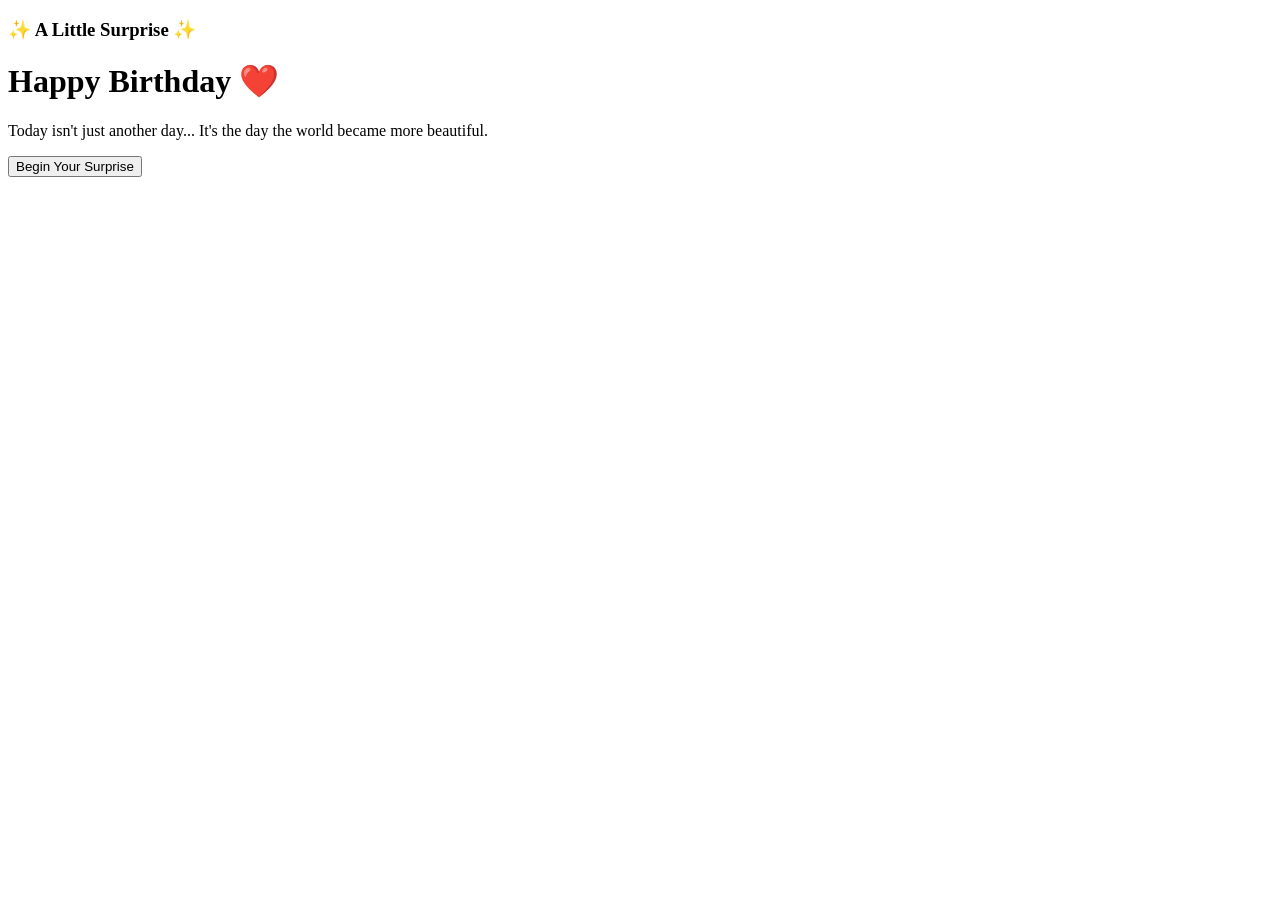
==== index.html @ 959a23bb "Add files via upload" ====
<!DOCTYPE html>
<html lang="en">

<head>

    <meta charset="UTF-8">

    <meta name="viewport"
          content="width=device-width, initial-scale=1.0">

    <title>Happy Birthday ❤️</title>

    <link rel="stylesheet" href="CS/style.css">

</head>

<body>

<div class="stars"></div>

<div class="container">
    <h3>✨ A Little Surprise ✨</h3>

    <h1>Happy Birthday ❤️</h1>

    <p>

        Today isn't just another day...

        It's the day the world became more beautiful.

    </p>

    <button id="startBtn">

        Begin Your Surprise

    </button>

</div>
<script src="JS/main.js"></script>

</body>

</html>
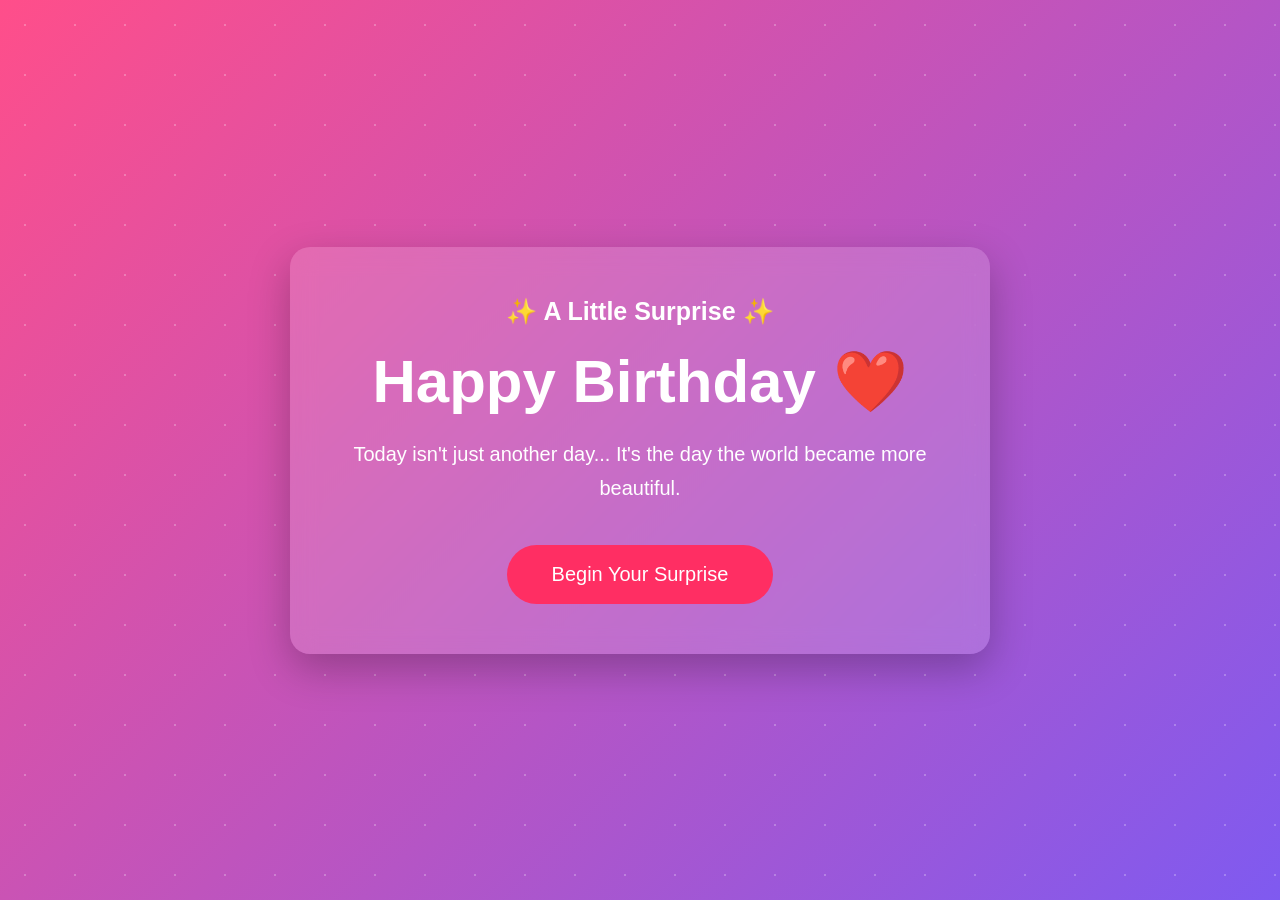
==== commit f73b3c0d: "Fix paths for stylesheet and script in index.html Updated the stylesheet and script paths in the HTM" ====
--- a/index.html
+++ b/index.html
@@ -10,7 +10,7 @@
 
     <title>Happy Birthday ❤️</title>
 
-    <link rel="stylesheet" href="CS/style.css">
+    <link rel="stylesheet" href="style.css">
 
 </head>
 
@@ -38,8 +38,8 @@
     </button>
 
 </div>
-<script src="JS/main.js"></script>
+<script src="main.js"></script>
 
 </body>
 
-</html>+</html>
--- a/style.css
+++ b/style.css
@@ -0,0 +1,1233 @@
+*{
+    margin:0;
+    padding:0;
+    box-sizing:border-box;
+}
+
+body{
+
+    font-family:Arial,Helvetica,sans-serif;
+
+    height:100vh;
+
+    display:flex;
+
+    justify-content:center;
+
+    align-items:center;
+
+    overflow:hidden;
+
+    background:linear-gradient(135deg,#ff4e8a,#7f5af0);
+    }
+
+.container{
+
+    width:90%;
+    max-width:700px;
+
+    text-align:center;
+
+    padding:50px;
+
+    border-radius:20px;
+
+    background:rgba(255,255,255,.15);
+
+    backdrop-filter:blur(12px);
+
+    color:white;
+
+    box-shadow:0 15px 40px rgba(0,0,0,.25);
+
+}
+.container h3{
+
+    font-size:25px;
+
+    margin-bottom:20px;
+
+}
+
+.container h1{
+
+    font-size:60px;
+
+    margin-bottom:20px;
+
+}
+
+.container p{
+
+    font-size:20px;
+
+    line-height:1.7;
+
+    margin-bottom:40px;
+    }
+
+button{
+
+    padding:18px 45px;
+
+    border:none;
+
+    border-radius:50px;
+
+    cursor:pointer;
+
+    font-size:20px;
+
+    color:white;
+
+    background:#ff2e63;
+
+    transition:.4s;
+
+}
+
+button:hover{
+
+    transform:scale(1.08);
+
+    box-shadow:0 10px 25px rgba(0,0,0,.3);
+
+}
+.stars{
+
+    position:absolute;
+
+    width:100%;
+
+    height:100%;
+
+    background-image:
+    radial-gradient(white 1px, transparent 1px);
+
+    background-size:50px 50px;
+
+    opacity:.25;
+
+    animation:moveStars 80s linear infinite;
+
+}
+
+@keyframes moveStars{
+
+    from{
+
+        transform:translateY(0);
+        }
+
+    to{
+
+        transform:translateY(-1000px);
+
+    }
+
+}
+
+@media(max-width:768px){
+
+.container h1{
+
+font-size:40px;
+
+}
+
+.container p{
+
+font-size:18px;
+
+}
+button{
+
+font-size:18px;
+
+}
+
+}
+
+
+
+
+/* Countdown Section */
+
+.countdown{
+
+    display:flex;
+
+    justify-content:center;
+
+    gap:20px;
+
+    flex-wrap:wrap;
+
+    margin:40px 0;
+
+}
+
+.time-box{
+
+    width:110px;
+
+    height:110px;
+
+    border-radius:20px;
+    background:rgba(255,255,255,.2);
+
+    display:flex;
+
+    flex-direction:column;
+
+    justify-content:center;
+
+    align-items:center;
+
+    backdrop-filter:blur(10px);
+
+}
+
+.time-box span{
+
+    font-size:38px;
+
+    font-weight:bold;
+
+}
+
+.time-box small{
+
+    margin-top:10px;
+
+    font-size:16px;
+
+}
+.message{
+
+    margin-bottom:35px;
+
+    font-size:22px;
+
+}
+
+/* Floating Hearts */
+
+.hearts{
+
+    position:absolute;
+
+    width:100%;
+
+    height:100%;
+
+    overflow:hidden;
+
+    z-index:-1;
+
+}
+
+.heart{
+
+    position:absolute;
+
+    color:white;
+     font-size:24px;
+
+    animation:floatHeart linear infinite;
+
+}
+
+@keyframes floatHeart{
+
+    from{
+
+        transform:translateY(100vh);
+
+        opacity:1;
+
+    }
+
+    to{
+        transform:translateY(-120vh);
+
+        opacity:0;
+
+    }
+
+}
+
+@media(max-width:768px){
+
+.time-box{
+
+width:80px;
+
+height:80px;
+
+}
+
+.time-box span{
+
+font-size:28px;
+
+}
+.message{
+
+font-size:18px;
+
+}
+
+}
+
+
+
+
+/* Gallery */
+
+.gallery{
+
+display:grid;
+
+grid-template-columns:
+repeat(auto-fit,minmax(220px,1fr));
+
+gap:20px;
+
+margin:40px 0;
+
+}
+
+.gallery img{
+    width:100%;
+
+height:250px;
+
+object-fit:cover;
+
+border-radius:20px;
+
+cursor:pointer;
+
+transition:.5s;
+
+box-shadow:0 10px 25px rgba(0,0,0,.3);
+
+}
+
+.gallery img:hover{
+
+transform:scale(1.06);
+
+}
+
+#lightbox{
+
+display:none;
+
+position:fixed;
+
+top:0;
+left:0;
+
+width:100%;
+
+height:100%;
+
+background:rgba(0,0,0,.9);
+
+justify-content:center;
+
+align-items:center;
+
+z-index:999;
+
+}
+
+#lightbox img{
+
+max-width:90%;
+
+max-height:90%;
+
+border-radius:20px;
+
+}
+
+#close{
+
+position:absolute;
+top:30px;
+
+right:40px;
+
+font-size:55px;
+
+color:white;
+
+cursor:pointer;
+
+}
+
+.gallery-container{
+
+max-width:1100px;
+
+}
+
+
+/* Letter */
+
+.letter-container{
+
+max-width:900px;
+
+}
+
+.letter-box{
+
+margin-top:30px;
+
+padding:35px;
+
+background:rgba(255,255,255,.15);
+
+border-radius:20px;
+
+text-align:left;
+
+line-height:2;
+
+font-size:22px;
+
+min-height:420px;
+
+backdrop-filter:blur(10px);
+
+box-shadow:0 10px 30px rgba(0,0,0,.2);
+
+}
+
+#typedText{
+
+white-space:pre-line;
+
+}
+
+.letter-box::after{
+
+content:"";
+
+border-right:3px solid white;
+
+animation:blink .8s infinite;
+
+}
+
+@keyframes blink{
+
+50%{
+
+border-color:transparent;
+
+}
+
+}
+
+.letter-box{
+
+animation:fadeIn 1.2s ease;
+
+}
+
+@keyframes fadeIn{
+
+from{
+
+opacity:0;
+
+transform:translateY(30px);
+
+}
+
+to{
+
+opacity:1;
+
+transform:translateY(0);
+
+}
+
+}
+
+/* Reasons */
+
+.reasons-container{
+
+max-width:1200px;
+
+}
+
+.cards{
+
+display:grid;
+
+grid-template-columns:
+repeat(auto-fit,minmax(220px,1fr));
+
+gap:25px;
+
+margin:40px 0;
+
+}
+.card{
+
+height:180px;
+
+perspective:1000px;
+
+cursor:pointer;
+
+}
+
+.inner{
+
+position:relative;
+
+width:100%;
+
+height:100%;
+
+transition:1s;
+
+transform-style:preserve-3d;
+
+}
+
+.card.flip .inner{
+
+transform:rotateY(180deg);
+
+}
+.back{
+
+position:absolute;
+
+width:100%;
+
+height:100%;
+
+border-radius:20px;
+
+display:flex;
+
+justify-content:center;
+
+align-items:center;
+
+font-size:24px;
+
+font-weight:bold;
+
+backface-visibility:hidden;
+
+background:rgba(255,255,255,.18);
+
+backdrop-filter:blur(10px);
+
+box-shadow:0 10px 25px rgba(0,0,0,.2);
+color:white;
+
+padding:15px;
+
+text-align:center;
+
+}
+
+.back{
+
+transform:rotateY(180deg);
+
+background:#ff2e63;
+
+}
+
+.card:hover{
+
+transform:translateY(-8px);
+
+}
+
+
+
+/* =======================
+      Memory Timeline
+======================= */
+
+.memories-container{
+
+max-width:900px;
+
+}
+
+.timeline{
+
+position:relative;
+
+margin:50px auto;
+
+padding-left:30px;
+
+border-left:4px solid white;
+
+}
+
+.memory{
+
+background:rgba(255,255,255,.18);
+
+backdrop-filter:blur(10px);
+
+padding:25px;
+margin:35px 0;
+
+border-radius:20px;
+
+box-shadow:0 10px 25px rgba(0,0,0,.2);
+
+opacity:0;
+
+transform:translateX(-80px);
+
+transition:1s;
+
+}
+
+.memory.show{
+
+opacity:1;
+
+transform:translateX(0);
+
+}
+
+.memory::before{
+
+content:"";
+
+position:absolute;
+
+left:-42px;
+width:18px;
+
+height:18px;
+
+background:white;
+
+border-radius:50%;
+
+}
+
+.memory h2{
+
+margin-bottom:15px;
+
+}
+
+.memory:hover{
+
+transform:scale(1.03);
+
+}
+
+
+/* =====================
+        Quiz
+===================== */
+
+.quiz-container{
+
+max-width:900px;
+
+}
+
+.question{
+
+text-align:left;
+
+margin:30px 0;
+
+padding:20px;
+
+background:rgba(255,255,255,.15);
+
+border-radius:20px;
+
+backdrop-filter:blur(10px);
+
+}
+
+.question p{
+
+font-size:22px;
+
+margin-bottom:15px;
+
+font-weight:bold;
+
+}
+
+.question label{
+
+font-size:20px;
+
+display:block;
+
+margin:10px 0;
+
+cursor:pointer;
+
+}
+
+input[type=radio]{
+
+margin-right:10px;
+
+transform:scale(1.3);
+
+}
+
+
+
+
+/* ======================
+      Balloons
+====================== */
+
+.balloon-container{
+
+max-width:1000px;
+
+}
+
+#balloonArea{
+
+position:relative;
+
+width:100%;
+
+height:550px;
+
+overflow:hidden;
+
+margin-top:40px;
+}
+
+.balloon{
+
+position:absolute;
+
+bottom:-120px;
+
+width:70px;
+
+height:90px;
+
+border-radius:50%;
+
+cursor:pointer;
+
+animation:fly linear infinite;
+
+box-shadow:0 8px 20px rgba(0,0,0,.25);
+
+}
+
+.balloon::after{
+
+content:"";
+
+position:absolute;
+
+width:2px;
+
+height:70px;
+
+background:white;
+
+left:34px;
+
+top:88px;
+
+}
+
+@keyframes fly{
+
+from{
+
+transform:translateY(0);
+
+}
+
+to{
+
+transform:translateY(-800px);
+
+}
+
+}
+
+.balloon:hover{
+
+transform:scale(1.1);
+
+}
+
+#balloonMessage{
+
+display:none;
+
+margin-top:30px;
+
+padding:30px;
+
+background:rgba(255,255,255,.18);
+
+border-radius:20px;
+
+backdrop-filter:blur(10px);
+
+}
+
+
+
+/* =====================
+       Birthday Cake
+===================== */
+
+.cake-container{
+
+max-width:900px;
+
+}
+
+.cake{
+
+position:relative;
+
+width:320px;
+
+height:320px;
+
+margin:40px auto;
+
+}
+
+.layer{
+
+position:absolute;
+
+left:50%;
+
+transform:translateX(-50%);
+
+border-radius:12px;
+
+}
+
+.bottom{
+
+bottom:0;
+
+width:260px;
+
+height:90px;
+
+background:#ff9f43;
+
+}
+
+.middle{
+
+bottom:90px;
+
+width:210px;
+
+height:75px;
+
+background:#feca57;
+
+}
+
+.top{
+
+    bottom:165px;
+
+width:160px;
+
+height:60px;
+
+background:#ff6b81;
+
+}
+
+.candles{
+
+position:absolute;
+
+bottom:225px;
+
+left:50%;
+
+transform:translateX(-50%);
+
+display:flex;
+
+gap:15px;
+
+}
+
+.candle{
+
+width:12px;
+
+height:45px;
+
+background:white;
+
+position:relative;
+
+}
+
+.flame{
+
+position:absolute;
+
+width:12px;
+
+height:18px;
+
+background:orange;
+
+border-radius:50% 50% 50% 50%;
+
+top:-18px;
+
+animation:flicker .4s infinite alternate;
+
+}
+
+@keyframes flicker{
+
+from{
+
+    transform:scale(1);
+
+opacity:1;
+
+}
+
+to{
+
+transform:scale(.8);
+
+opacity:.6;
+
+}
+
+}
+
+#cakeMessage{
+
+display:none;
+
+margin-top:30px;
+
+padding:25px;
+
+background:rgba(255,255,255,.18);
+
+border-radius:20px;
+
+backdrop-filter:blur(10px);
+
+}
+
+
+
+/* ==========================
+        Gift Box
+========================== */
+
+.gift-container{
+
+max-width:900px;
+
+}
+
+#giftBox{
+
+position:relative;
+
+width:220px;
+
+height:220px;
+
+margin:60px auto;
+
+cursor:pointer;
+
+transition:.6s;
+
+}
+
+.gift-body{
+
+position:absolute;
+
+bottom:0;
+
+width:220px;
+
+height:150px;
+
+background:#ff4d6d;
+
+border-radius:12px;
+
+}
+
+.gift-lid{
+
+position:absolute;
+
+top:30px;
+
+width:220px;
+
+height:45px;
+
+background:#ff758f;
+
+border-radius:12px;
+
+transition:.7s;
+
+z-index:5;
+
+}
+
+.gift-ribbon-v{
+
+position:absolute;
+
+left:102px;
+
+width:16px;
+
+height:220px;
+
+background:white;
+
+z-index:6;
+
+}
+
+.gift-ribbon-h{
+
+position:absolute;
+
+top:82px;
+
+width:220px;
+
+height:16px;
+
+background:white;
+
+z-index:6;
+
+}
+
+.open .gift-lid{
+
+transform:
+translateY(-80px)
+rotate(-12deg);
+
+}
+
+#giftContent{
+
+display:none;
+
+animation:fadeGift 1s;
+
+margin-top:30px;
+
+}
+
+.gift-photo{
+
+width:260px;
+
+max-width:90%;
+
+border-radius:20px;
+
+margin:20px 0;
+
+box-shadow:0 10px 25px rgba(0,0,0,.3);
+
+}
+
+@keyframes fadeGift{
+
+from{
+
+opacity:0;
+
+transform:scale(.8);
+
+}
+
+to{
+
+opacity:1;
+
+transform:scale(1);
+
+}
+
+}
+
+
+
+/* ==========================
+      Fireworks
+========================== */
+
+#fireCanvas{
+
+position:fixed;
+
+top:0;
+
+left:0;
+
+width:100%;
+
+height:100%;
+
+background:#000;
+
+z-index:-1;
+
+}
+
+.fire-container{
+
+position:absolute;
+
+top:50%;
+
+left:50%;
+
+transform:translate(-50%,-50%);
+
+text-align:center;
+
+color:white;
+
+background:rgba(255,255,255,.12);
+
+padding:40px;
+
+border-radius:20px;
+
+backdrop-filter:blur(10px);
+
+box-shadow:0 10px 25px rgba(0,0,0,.3);
+
+}
+
+.fire-container h1{
+
+font-size:60px;
+
+margin-bottom:20px;
+
+}
+
+.fire-container p{
+
+font-size:24px;
+
+margin-bottom:30px;
+
+}
+
+
+/* ==========================
+      Final Surprise
+========================== */
+
+.final-container{
+
+max-width:900px;
+
+animation:fadeFinal 2s;
+
+}
+
+.final-photo{
+
+width:300px;
+
+height:300px;
+
+object-fit:cover;
+
+border-radius:50%;
+
+margin:30px auto;
+
+display:block;
+
+border:8px solid white;
+
+box-shadow:0 15px 35px rgba(0,0,0,.35);
+
+}
+
+.final-message{
+
+font-size:22px;
+
+line-height:2;
+
+margin:30px 0;
+
+white-space:pre-line;
+
+}
+
+@keyframes fadeFinal{
+
+from{
+
+opacity:0;
+
+transform:translateY(50px);
+
+}
+
+to{
+
+opacity:1;
+
+transform:translateY(0);
+
+}
+
+}
